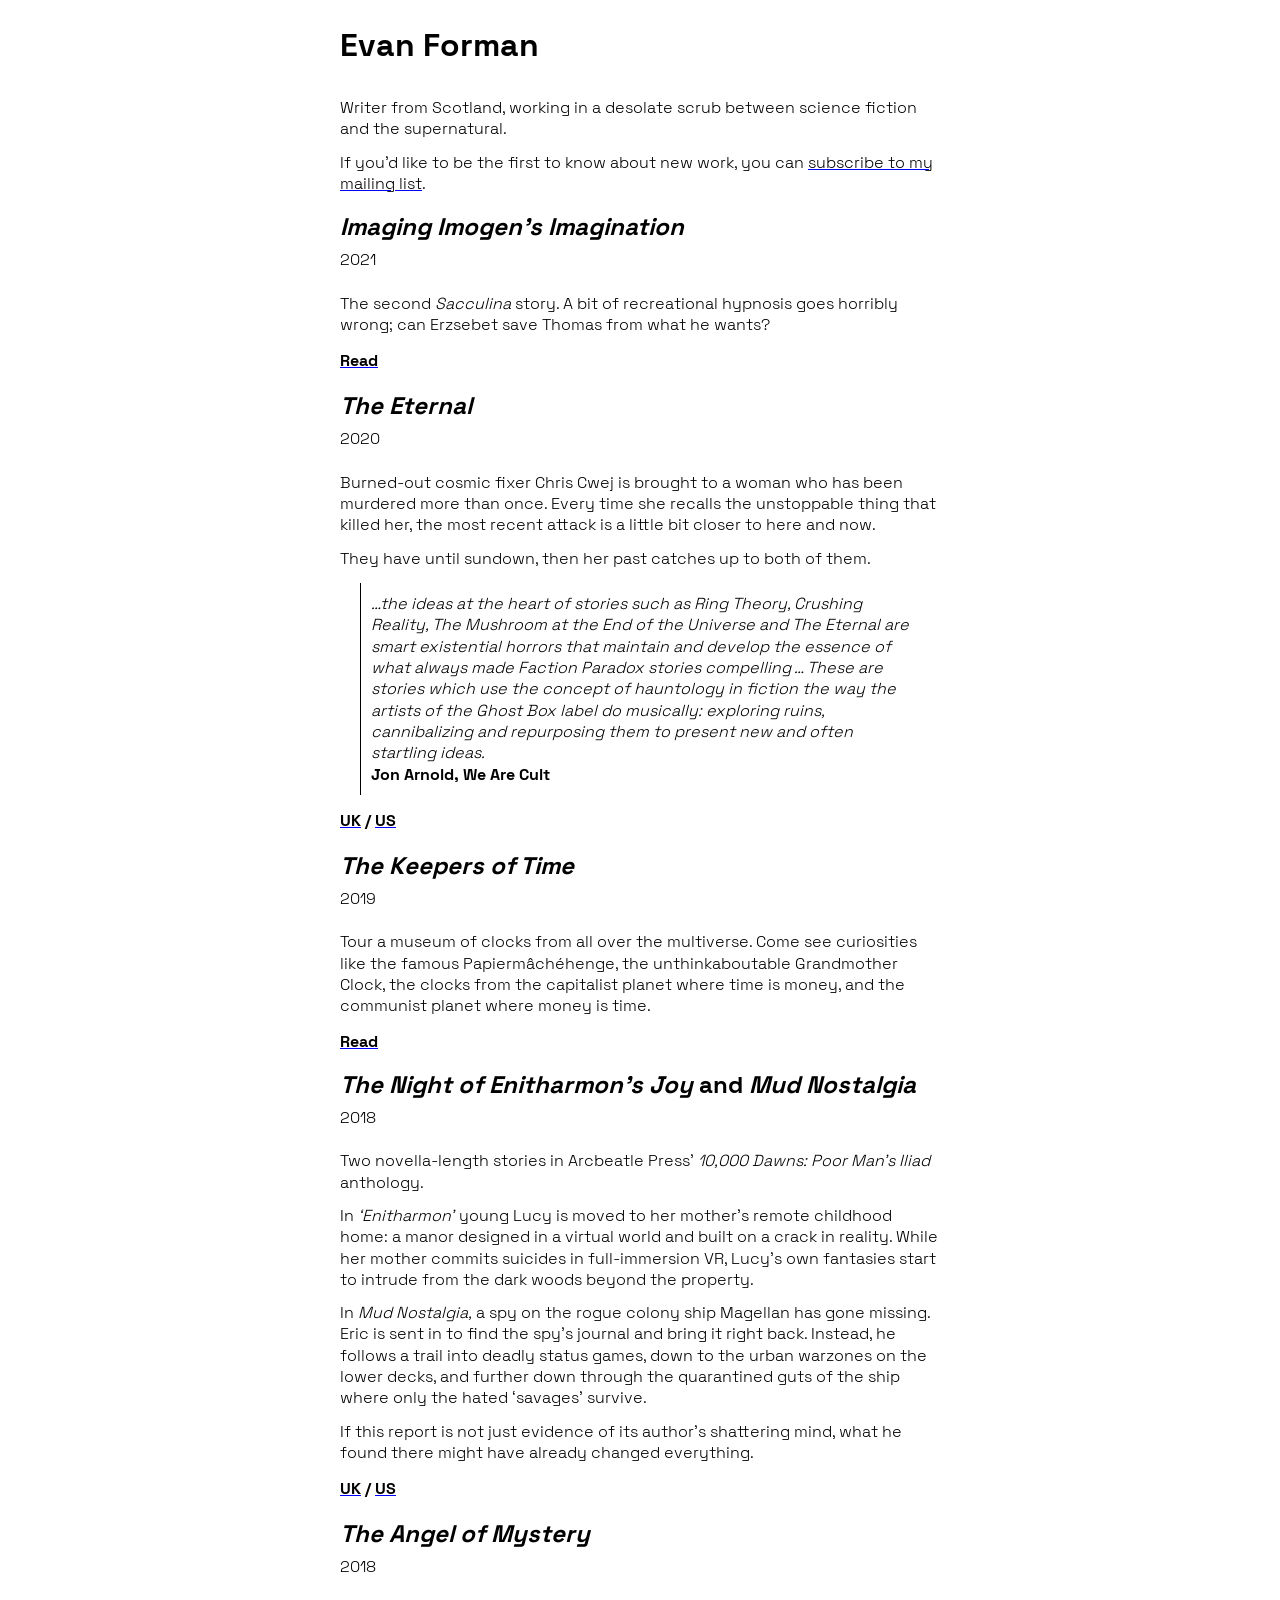
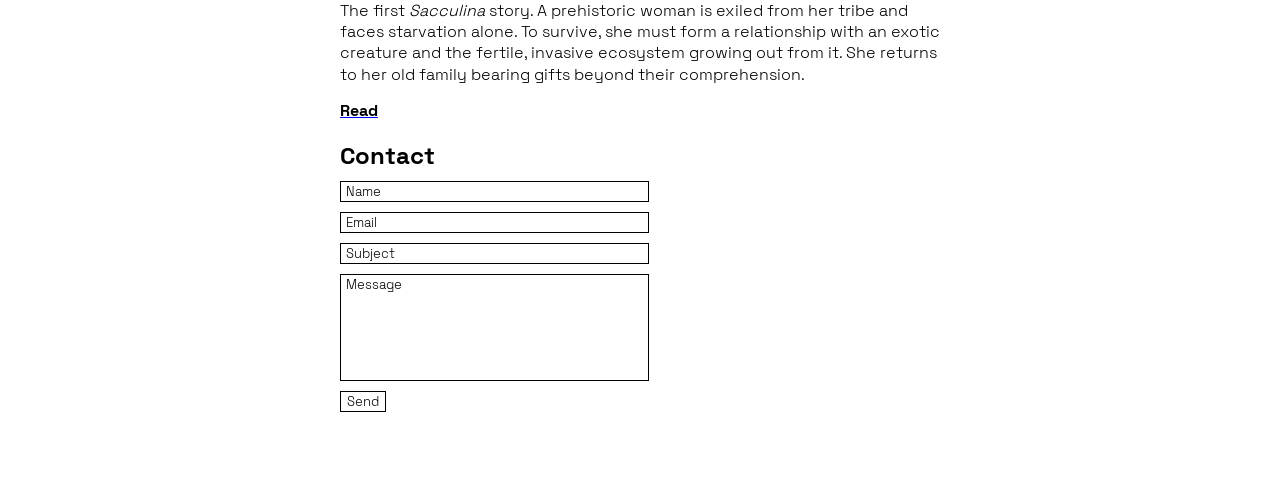
==== index.html @ e2dce0a9 "Init commit" ====
<!DOCTYPE html>
<html>
<head>
	<!-- My Meta tags -->
	<meta charset="UTF-8">
	<meta name="viewport" content="width=device-width, initial-scale=1">
	<link rel="stylesheet" href="style/style.css">

	<!-- Primary Meta Tags -->
	<title>Evan Forman</title>
	<meta name="title" content="Evan Forman">
	<meta name="description" content="Writing in a desolate scrub between science fiction and the supernatural.">

	<!-- Open Graph / Facebook -->
	<meta property="og:type" content="website">
	<meta property="og:url" content="https://www.evanforman.com/">
	<meta property="og:title" content="Evan Forman">
	<meta property="og:description" content="Writing in a desolate scrub between science fiction and the supernatural.">
	<meta property="og:image:secure_url" content="images/metapreview1200x628.jpeg">

	<!-- Twitter -->
	<meta property="twitter:card" content="summary_large_image">
	<meta property="twitter:url" content="https://www.evanforman.com/">
	<meta property="twitter:title" content="Evan Forman">
	<meta property="twitter:description" content="Writing in a desolate scrub between science fiction and the supernatural.">
	<meta property="twitter:image" content="https://www.evanforman.com/images/metapreview1200x628.jpeg">
</head>

<!-- Content -->
<body id="container">
	<!-- Header -->

	<h1 id="topheader">Evan Forman</h1>
	<p>Writer from Scotland, working in a desolate scrub between science fiction and the supernatural.</p>
	<p>If you'd like to be the first to know about new work, you can <a href="https://evanforman.substack.com/">subscribe to my mailing list</a>.</p>

	<!-- Imaging Imogen's Imagination -->

	<h2><i>Imaging Imogen's Imagination</i></h2>
	<span class="date"><p>2021</p></span>
	<p>The second <i>Sacculina</i> story. A bit of recreational hypnosis goes horribly wrong; can Erzsebet save Thomas from what he wants?</p>
	<p class="homepagelist"><b><a href="redirects/iii-redirect.html" class="listlink">Read</a></b></p>

	<!-- Cwej: Down The Middle -->

	<h2><i>The Eternal</i></h2>
	<span class="date"><p>2020</p></span>
	<p>Burned-out cosmic fixer Chris Cwej is brought to a woman who has been murdered more than once. Every time she recalls the unstoppable thing that killed her, the most recent attack is a little bit closer to here and now.</p>
	<p>They have until sundown, then her past catches up to both of them.</p>

	<blockquote><p>…the ideas at the heart of stories such as <i>Ring Theory</i>, <i>Crushing Reality</i>, <i>The Mushroom at the End of the Universe</i> and <i>The Eternal</i> are smart existential horrors that maintain and develop the essence of what always made Faction Paradox stories compelling … These are stories which use the concept of hauntology in fiction the way the artists of the Ghost Box label do musically: exploring ruins, cannibalizing and repurposing them to present new and often startling ideas.</p>
	<p><b>Jon Arnold, We Are Cult</b></p></blockquote>

	<p class="homepagelist">
		<b>
			<a href="redirects/cwej-uk.html" class="listlink">UK</a> / <a href="redirects/cwej-us.html" class="listlink">US</a><br>
		</b>
	</p>

	<!-- The Keepers of Time -->

	<h2><i>The Keepers of Time</i></h2>
	<span class="date"><p>2019</p></span>
	<p>Tour a museum of clocks from all over the multiverse. Come see curiosities like the famous Papier&shy;mâché&shy;henge, the un&shy;think&shy;about&shy;able Grandmother Clock, the clocks from the capitalist planet where time is money, and the communist planet where money is time.</p>

	<p class="homepagelist"><b><a href="redirects/kot-web.html">Read</a></b></p>

	<!-- 10,000 Dawns: Poor Man's Iliad -->

	<h2><i>The Night of Enitharmon's Joy</i> and <i>Mud Nostalgia</i></h2>
	<span class="date"><p>2018</p></span>
	<p>Two novella-length stories in Arcbeatle Press' <i>10,000 Dawns: Poor Man's Iliad</i>  anthology.</p>

	<p>In <i class="quoteital">&lsquo;Enitharmon&rsquo;</i>young Lucy is moved to her mother's remote childhood home: a manor designed in a virtual world and built on a crack in reality. While her mother commits suicides in full-immersion VR, Lucy's own fantasies start to intrude from the dark woods beyond the property.</p>

	<p>In <i>Mud Nostalgia,</i> a spy on the rogue colony ship Magellan has gone missing. Eric is sent in to find the spy's journal and bring it right back. Instead, he follows a trail into deadly status games, down to the urban warzones on the lower decks, and further down through the quarantined guts of the ship where only the hated &lsquo;savages&rsquo; survive.</p>
	<p>If this report is not just evidence of its author's shattering mind, what he found there might have already changed everything.</p>

	<p class="homepagelist">
		<b>
			<a class="listlink" href="redirects/pmi-amazon-uk.html">UK</a> / <a class="listlink" href="redirects/pmi-amazon-us.html">US</a><br>
		</b>
	</p>

	<!-- The Angel of Mystery -->

	<h2><i>The Angel of Mystery</i></h2>
	<span class="date"><p>2018</p></span>
	<p>The first <i>Sacculina</i> story. A prehistoric woman is exiled from her tribe and faces starvation alone. To survive, she must form a relationship with an exotic creature and the fertile, invasive ecosystem growing out from it. She returns to her old family bearing gifts beyond their comprehension.</p>

	<p class="homepagelist"><b><a href="redirects/angelus-novum.html" class="listlink">Read</a></b></p>

	<!-- Contact -->

	<h2>Contact</h2>
	<!-- Form -->
	<div class="form-container">
		<!-- Form Fields -->
		<form onsubmit="" action="https://formsubmit.co/09ab7be566368a675be966f0f00c2eb8" method="POST">
		    <input id="form-name" type="text" name="name" placeholder="Name" required>
		    <input id="form-email" type="email" name="email" placeholder="Email" required>
		    <input id="form-subject" type="text" name="subject" placeholder="Subject" required>
		    <input id="form-body" type="text" name="body" placeholder="Message" required>
		    <button id="form-button" type="submit">Send</button>
		    <!-- Form Function -->
		    <input type="text" name="_honey" style="display:none">
		    <input type="hidden" name="_template" value="box">
		</form>
	</div>

	<!-- Goatcounter -->
	<script data-goatcounter="https://xw5ssagpahkn.goatcounter.com/count" async src="//gc.zgo.at/count.js"></script>
</body>
</html>
---- style/style.css ----
:root {
--light-bg: #FFFFFF;
--light-text: #000000;
--light-hl: blue;
--dark-bg: #1E1E1E;
--dark-text: #E0E0E0;
--dark-hl: #99D1E9;
}

html {
margin: 25px;
padding: 0px;
padding-bottom: 50px;
}

@font-face {
font-family: 'SpaceGrotesk';
src: url('../fonts/SpaceGrotesk/SpaceGrotesk-Light.woff2') format('woff2'), /* Super Modern Browsers */
     url('../fonts/SpaceGrotesk/SpaceGrotesk-Light.woff') format('woff'), /* Pretty Modern Browsers */
     url('../fonts/SpaceGrotesk/SpaceGrotesk-Light.ttf')  format('truetype'); /* Safari, Android, iOS */
font-weight: normal;
font-style: normal;
}

@font-face {
font-family: 'SpaceGrotesk';
src: url('../fonts/SpaceGrotesk/SpaceGrotesk-Bold.woff2') format('woff2'), /* Super Modern Browsers */
     url('../fonts/SpaceGrotesk/SpaceGrotesk-Bold.woff') format('woff'), /* Pretty Modern Browsers */
     url('../fonts/SpaceGrotesk/SpaceGrotesk-Bold.ttf')  format('truetype'); /* Safari, Android, iOS */
font-weight: bold;
font-style: normal;
}

body {
margin: auto;
padding: 0px;
max-width: 600px;
font-family: SpaceGrotesk;
}

p, a, h1, h2, h3, h4, h5, b, i, u, s, li {
color: var(--light-text);
}

h1 {
font-size: 24pt;
margin: 0px;
padding: 0px;
font-style: bold;
}

h2, h3, h4, h5 {
margin: 0px;
padding: 0px;
font-style: bold;
}

h2 {
font-size: 18pt;
padding-top: 5px;
padding-bottom: 5px;
}

h3 {
font-size: 16pt;
padding-top: 2.5px;
padding-bottom: 2.5px;
}

h4 {
font-size: 14pt;
padding-top: 2.5px;
padding-bottom: 2.5px;
font-weight: normal;
}

h5 {
font-family: 12pt;
}

p {
font-size: 12pt;
line-height: 16pt;
text-align: left;
margin: 0px;
padding: 0px;
margin-top: 12px;
margin-bottom: 12px;
}

a {
text-decoration: underline;
}

a:hover {
color: var(--light-hl);
-webkit-transition: color 0.5s;
-o-transition: color 0.5s;
transition: color 0.5s;
}

u {
text-decoration-color: var(--light-text);
}

s {
text-decoration-color: var(--light-text);
}

mark {
background-color: var(--light-hl);
}

blockquote {
margin: auto;
margin-top: 14px;
margin-bottom: 14px;
width: 90%;
border-left: 1px solid var(--light-text);
padding: 10px;
}

blockquote p {
margin: auto;
font-style: italic;
}

blockquote b {
font-style: normal;
}

ol {
list-style-type: decimal-leading-zero;
list-style-position: inside;
margin: 0px;
padding: 0px;
padding-left: 10px;
margin-top: 14px;
margin-bottom: 14px;
}

ul {
margin: 0px;
padding: 0px;
padding-left: 10px;
list-style-position: inside;
margin-top: 14px;
margin-bottom: 14px;
}

hr {
border-width: 1px solid;
margin: 0px;
padding: 0px;
margin-top: 14px;
margin-bottom: 14px;
}

img {
width: 100%;
margin: 0px;
padding: 0px;
padding-bottom: 20px;
padding-top: 20px;
}

.tab {
margin-left: 20px;
}

.quoteital {
margin-right: 4pt;
}

#topheader {
margin: 0px;
padding: 0px;
padding-bottom: 20px;
}

#topheader a {
text-decoration: none;
}

#topheader a:hover {
color: var(--light-text);
}

.listlink {
line-height: 150%;
}

.homepagelist {
margin-top: 14px;
}

.date p {
position: relative;
top: -10px;
padding-bottom: 0px;
margin-bottom: 0px;
}

/* Form  */

.form-container {
width: 300px;
display: flex;
}

.form-container input {
margin-bottom: 5px;
margin-top: 5px;
background-color: var(--light-bg);
}

#form-name {
width: 100%;
}

#form-email {
width: 100%;
}

#form-subject {
width: 100%;
}

#form-body {
width: 100%;
padding-bottom: 87px;
}

::placeholder {
font-family: SpaceGrotesk;
font-size: 10pt;
color: var(--light-text);
}

input[type=text], input[type=email] {
font-family: SpaceGrotesk;
font-size: 10pt;
color: var(--light-text);
border: solid 1px var(--light-text);
border-radius: 0px;
padding-left: 5px;
}

button {
font-family: SpaceGrotesk;
font-size: 10pt;
color: var(--light-text);
background-color: var(--light-bg);
border: solid 1px var(--light-text);
border-radius: 0px;
cursor: pointer;
margin: 0px;
margin-top: 5px;
}

button:hover {
	background-color: var(--dark-bg);
	color: var(--light-bg);
	border: solid 1px var(--dark-hl);
	-webkit-transition: color 0.5s;
		-o-transition: color 0.5s;
		transition: color 0.5s;
	-webkit-transition: background-color 0.5s;
		-o-transition: background-color 0.5s;
		transition: background-color 0.5s;
	-webkit-transition: border 0.4s;
		-o-transition: border 0.4s;
		transition: border 0.4s;
}

button:active {
	background-color: var(--dark-hl);
	color: var(--light-text);
}

/* Mobile */

@media only screen and (max-width: 425px) {

	blockquote p {
		text-align: left;
	}

	.form-container {
		width: 300px;
	}
}

/* Light Mode*/

@media (prefers-color-scheme: light) {

	a {
		-webkit-text-decoration-color: var(--light-hl);
		text-decoration-color: var(--light-hl);
	}

	::-moz-selection {
		color: var(--light-bg);
		background-color: var(--light-hl);
	}

	::selection {
		color: var(--light-bg);
		background-color: var(--light-hl);
	}
}

/* Dark Mode */

@media (prefers-color-scheme: dark) {
	p, a, h1, h2, h3, h4, h5, b, i, u, s, li {
		color: var(--dark-text);
		-webkit-text-decoration-color: var(--dark-hl);
		text-decoration-color: var(--dark-hl);
	}

	html {
		background-color: var(--dark-bg);
	}

	u {
		text-decoration-color: var(--dark-text);
	}

	s {
		text-decoration-color: var(--dark-text);
	}

	blockquote {
		border-color: var(--dark-text);
	}

	mark {
		background-color: var(--dark-hl);
		color: var(--dark-bg);
	}

	#topheader a {
		text-decoration: none;
	}

	#topheader a:hover {
		color: var(--dark-text);
	}

	a:hover {
		color: var(--dark-hl);
		-webkit-transition: color 0.5s;
		-o-transition: color 0.5s;
		transition: color 0.5s;
	}

	::-moz-selection {
		color: var(--dark-bg);
		background-color: var(--dark-hl);
	}

	::selection {
		color: var(--dark-bg);
		background-color: var(--dark-hl);
	}

	/* Form */

	input[type=text], input[type=email] {
		border: solid 1px var(--dark-bg);
	}

	button {
		border: solid 1px var(--dark-bg);
	}

}
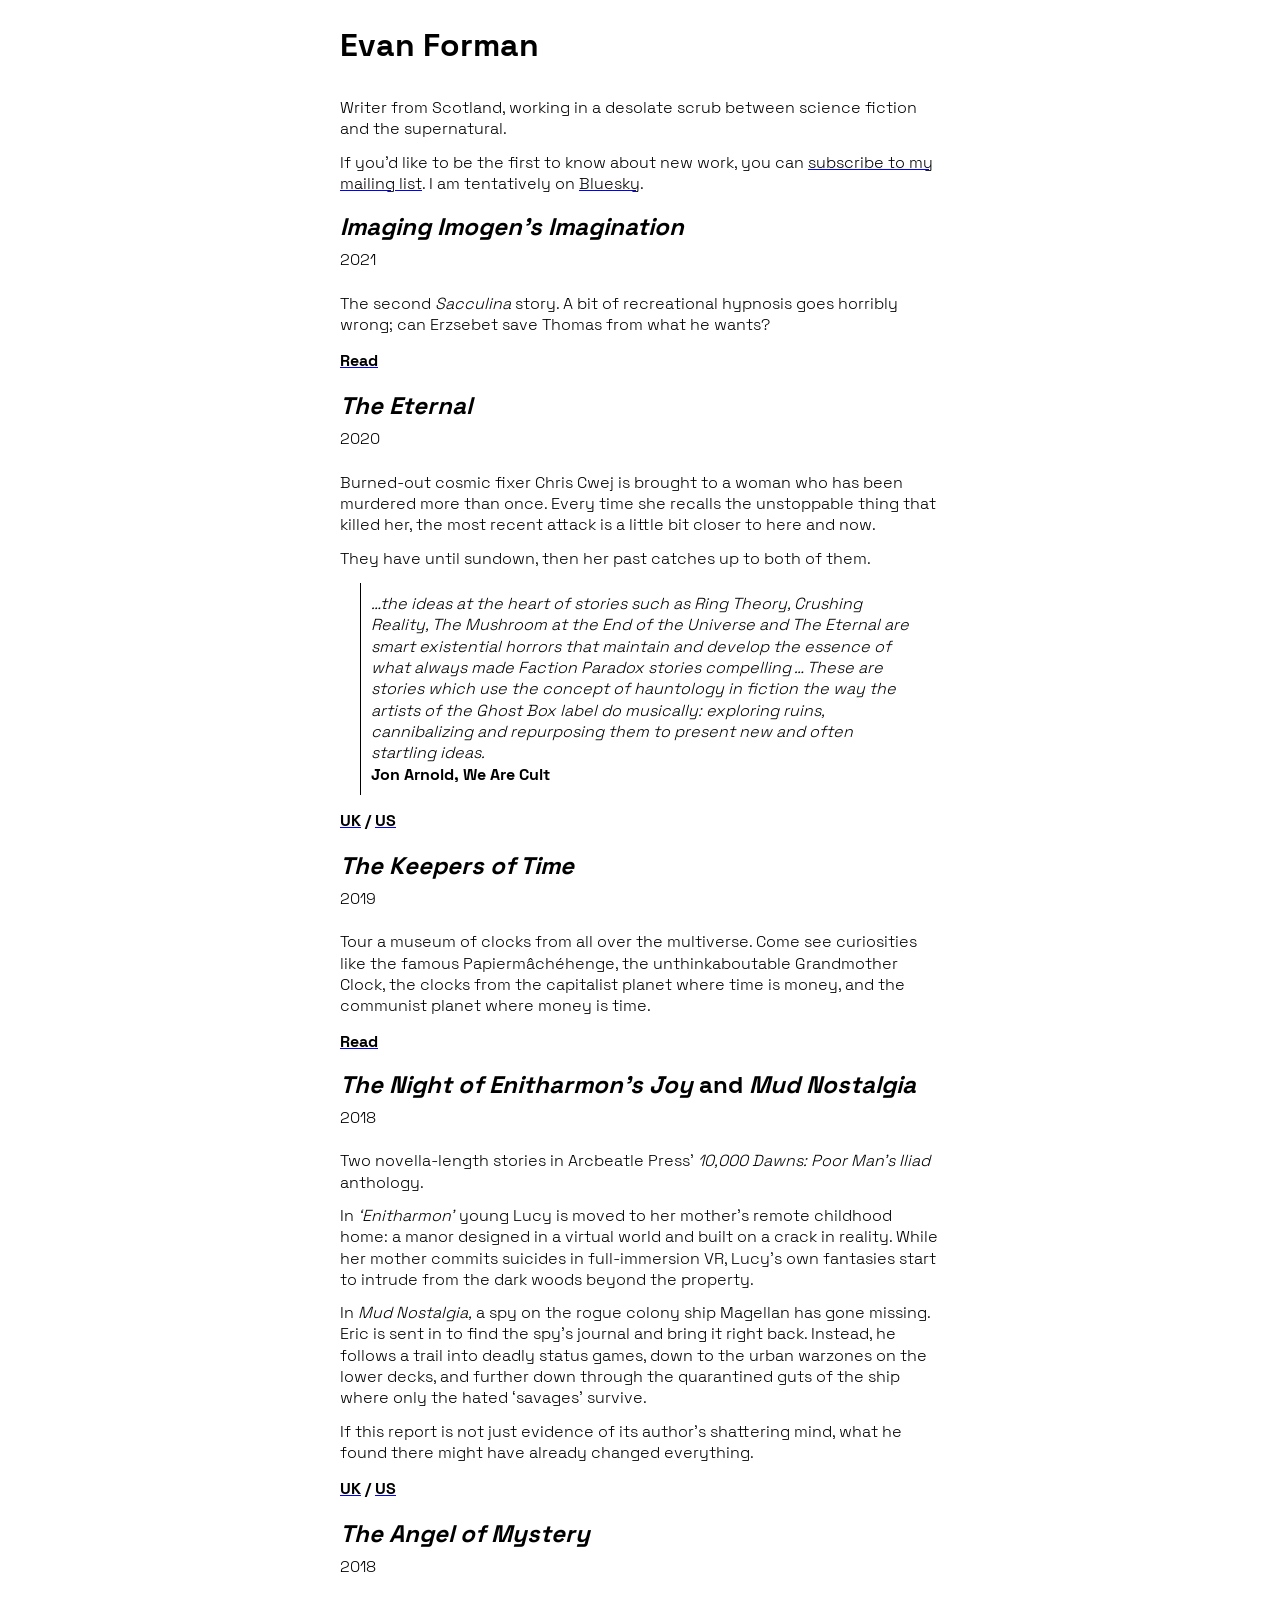
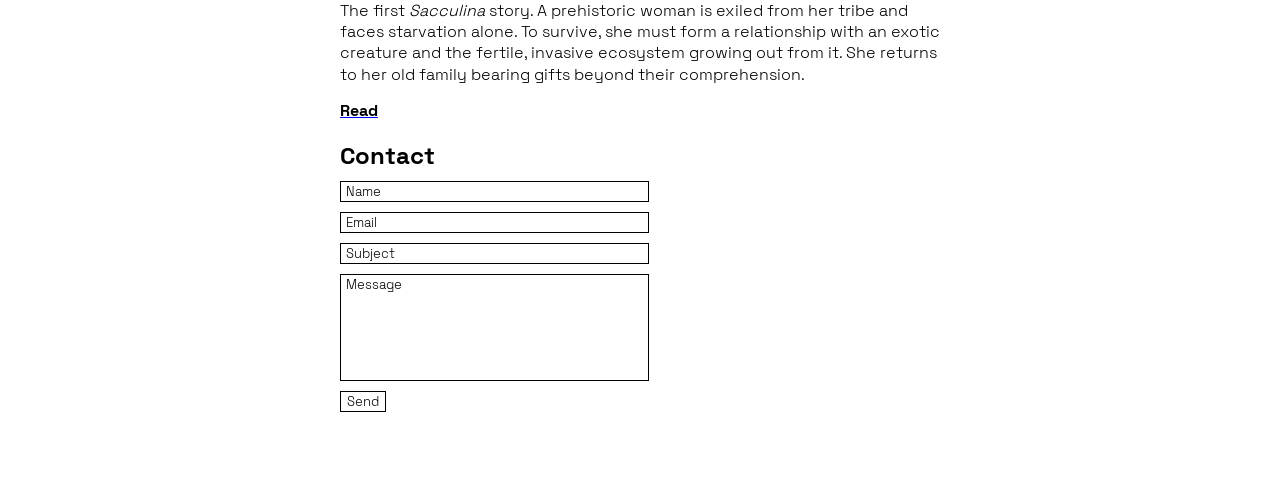
==== commit 233e46ac: "Add Bluesky link" ====
--- a/index.html
+++ b/index.html
@@ -32,7 +32,7 @@
 
 	<h1 id="topheader">Evan Forman</h1>
 	<p>Writer from Scotland, working in a desolate scrub between science fiction and the supernatural.</p>
-	<p>If you'd like to be the first to know about new work, you can <a href="https://evanforman.substack.com/">subscribe to my mailing list</a>.</p>
+	<p>If you'd like to be the first to know about new work, you can <a href="https://evanforman.substack.com/">subscribe to my mailing list</a>. I am tentatively on <a href="https://bsky.app/profile/evanforman.com">Bluesky</a>.</p>
 
 	<!-- Imaging Imogen's Imagination -->
 
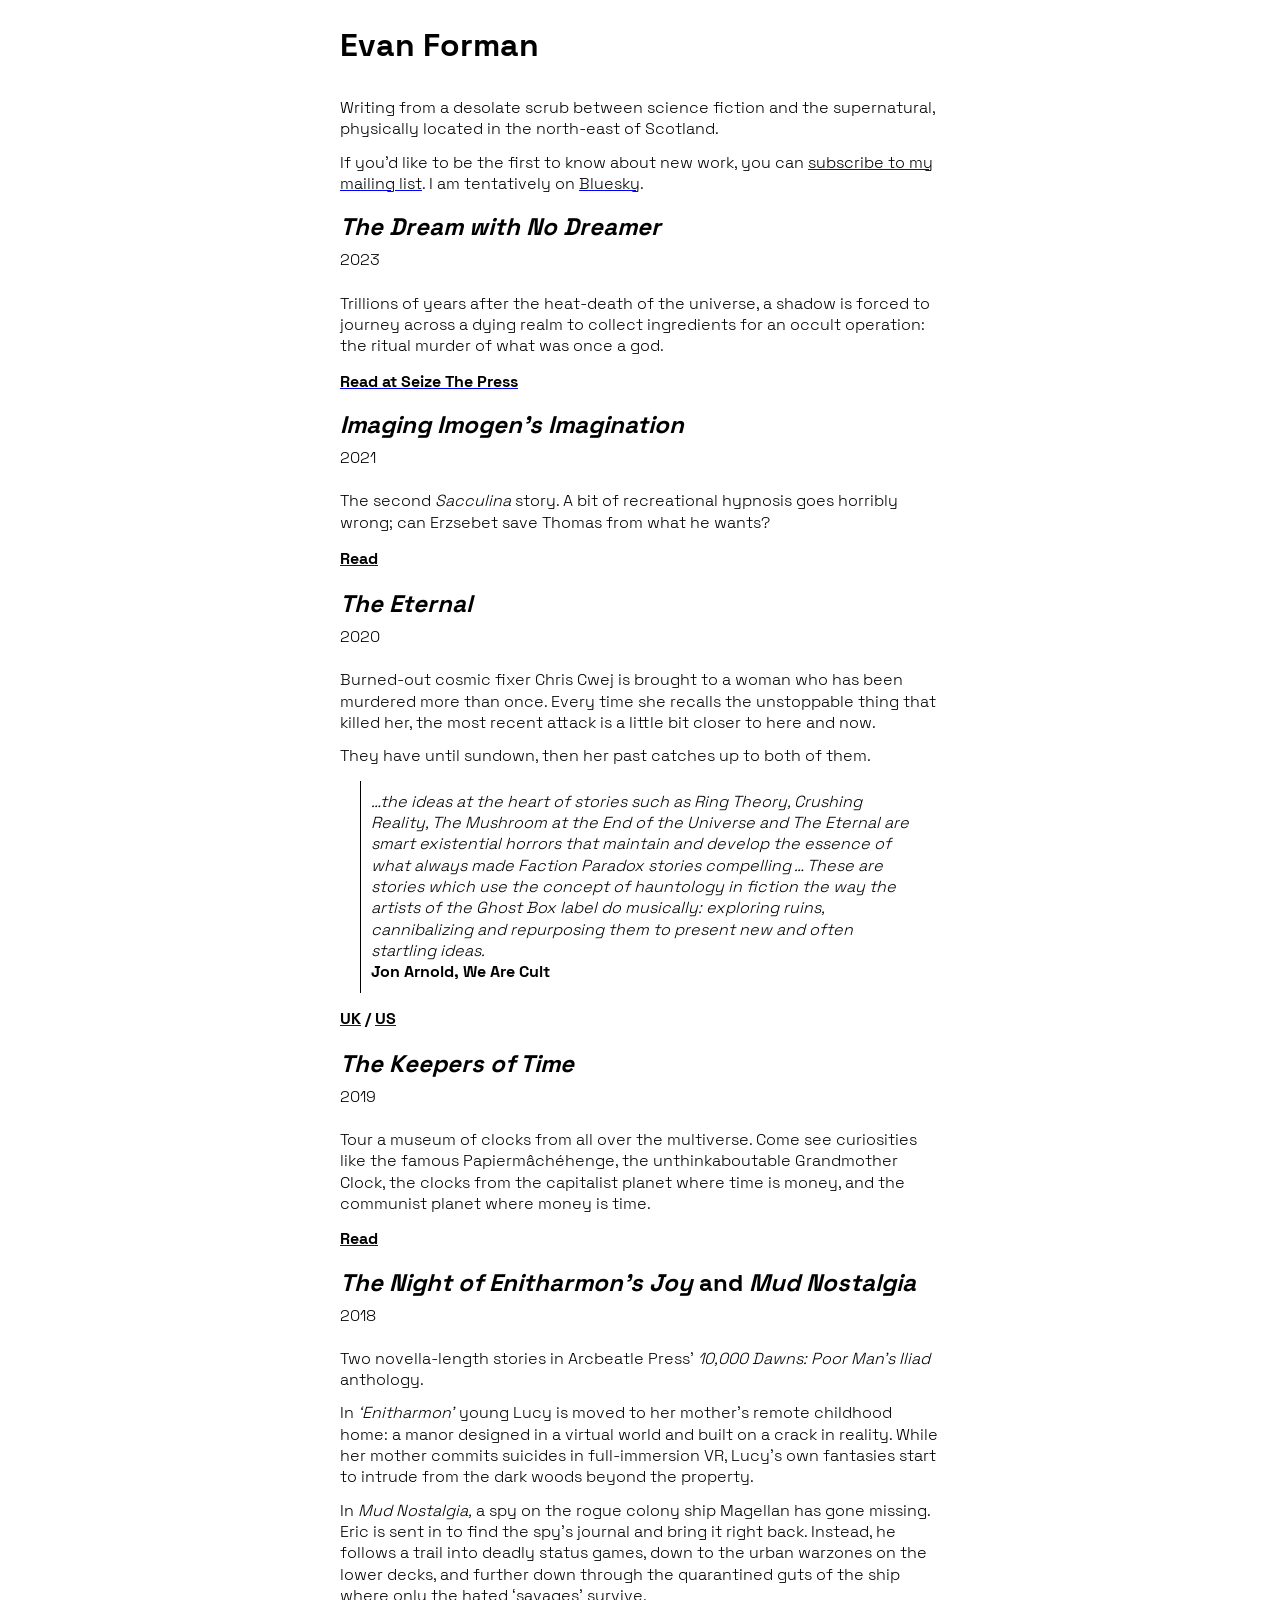
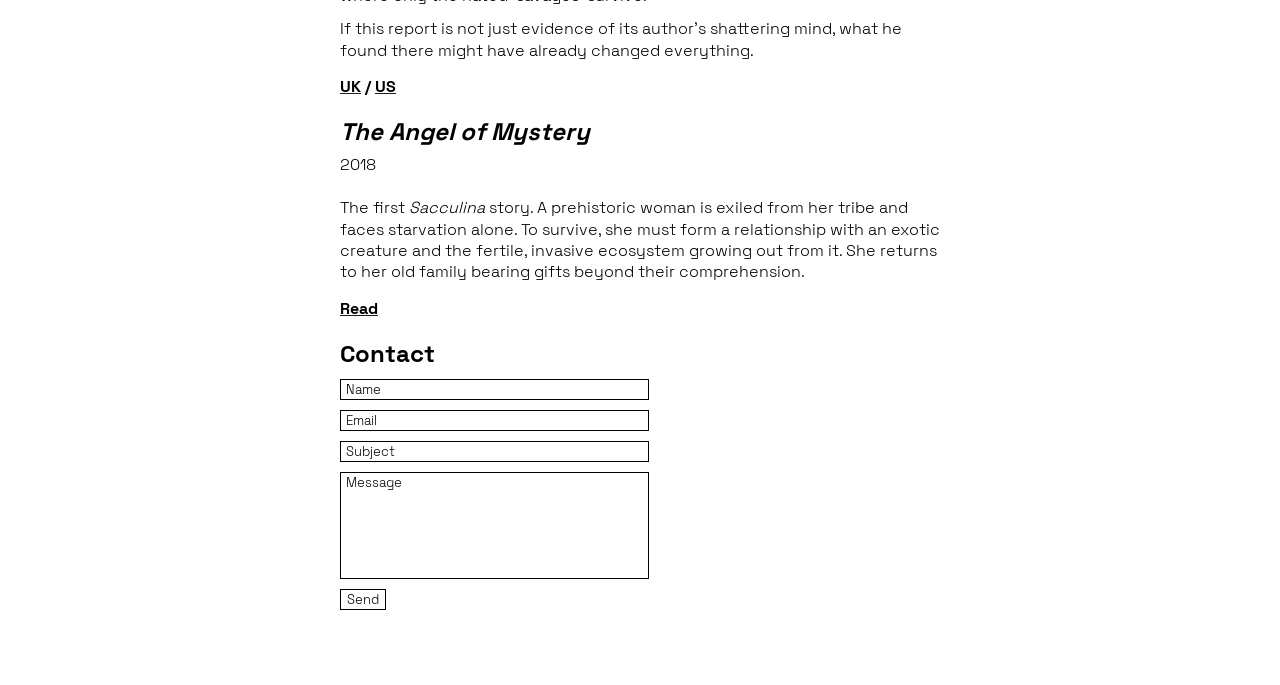
==== commit 9a5c10d4: "Add Dream with No Dreamer link" ====
--- a/index.html
+++ b/index.html
@@ -31,8 +31,15 @@
 	<!-- Header -->
 
 	<h1 id="topheader">Evan Forman</h1>
-	<p>Writer from Scotland, working in a desolate scrub between science fiction and the supernatural.</p>
+	<p>Writing from a desolate scrub between science fiction and the supernatural, physically located in the north-east of Scotland.</p>
 	<p>If you'd like to be the first to know about new work, you can <a href="https://evanforman.substack.com/">subscribe to my mailing list</a>. I am tentatively on <a href="https://bsky.app/profile/evanforman.com">Bluesky</a>.</p>
+
+	<!-- The Dream with No Dreamer -->
+	<h2><i>The Dream with No Dreamer</i></h2>
+	<span class="date"><p>2023</p></span>
+	<p>Trillions of years after the heat-death of the universe, a shadow is forced to journey across a dying realm to collect ingredients for an occult operation: the ritual murder of what was once a god.</p>
+
+	<p class="homepagelist"><b><a href="https://www.seizethepress.com/2023/09/04/the-dream-with-no-dreamer-stp8/">Read at Seize The Press</a></b></p>
 
 	<!-- Imaging Imogen's Imagination -->
 
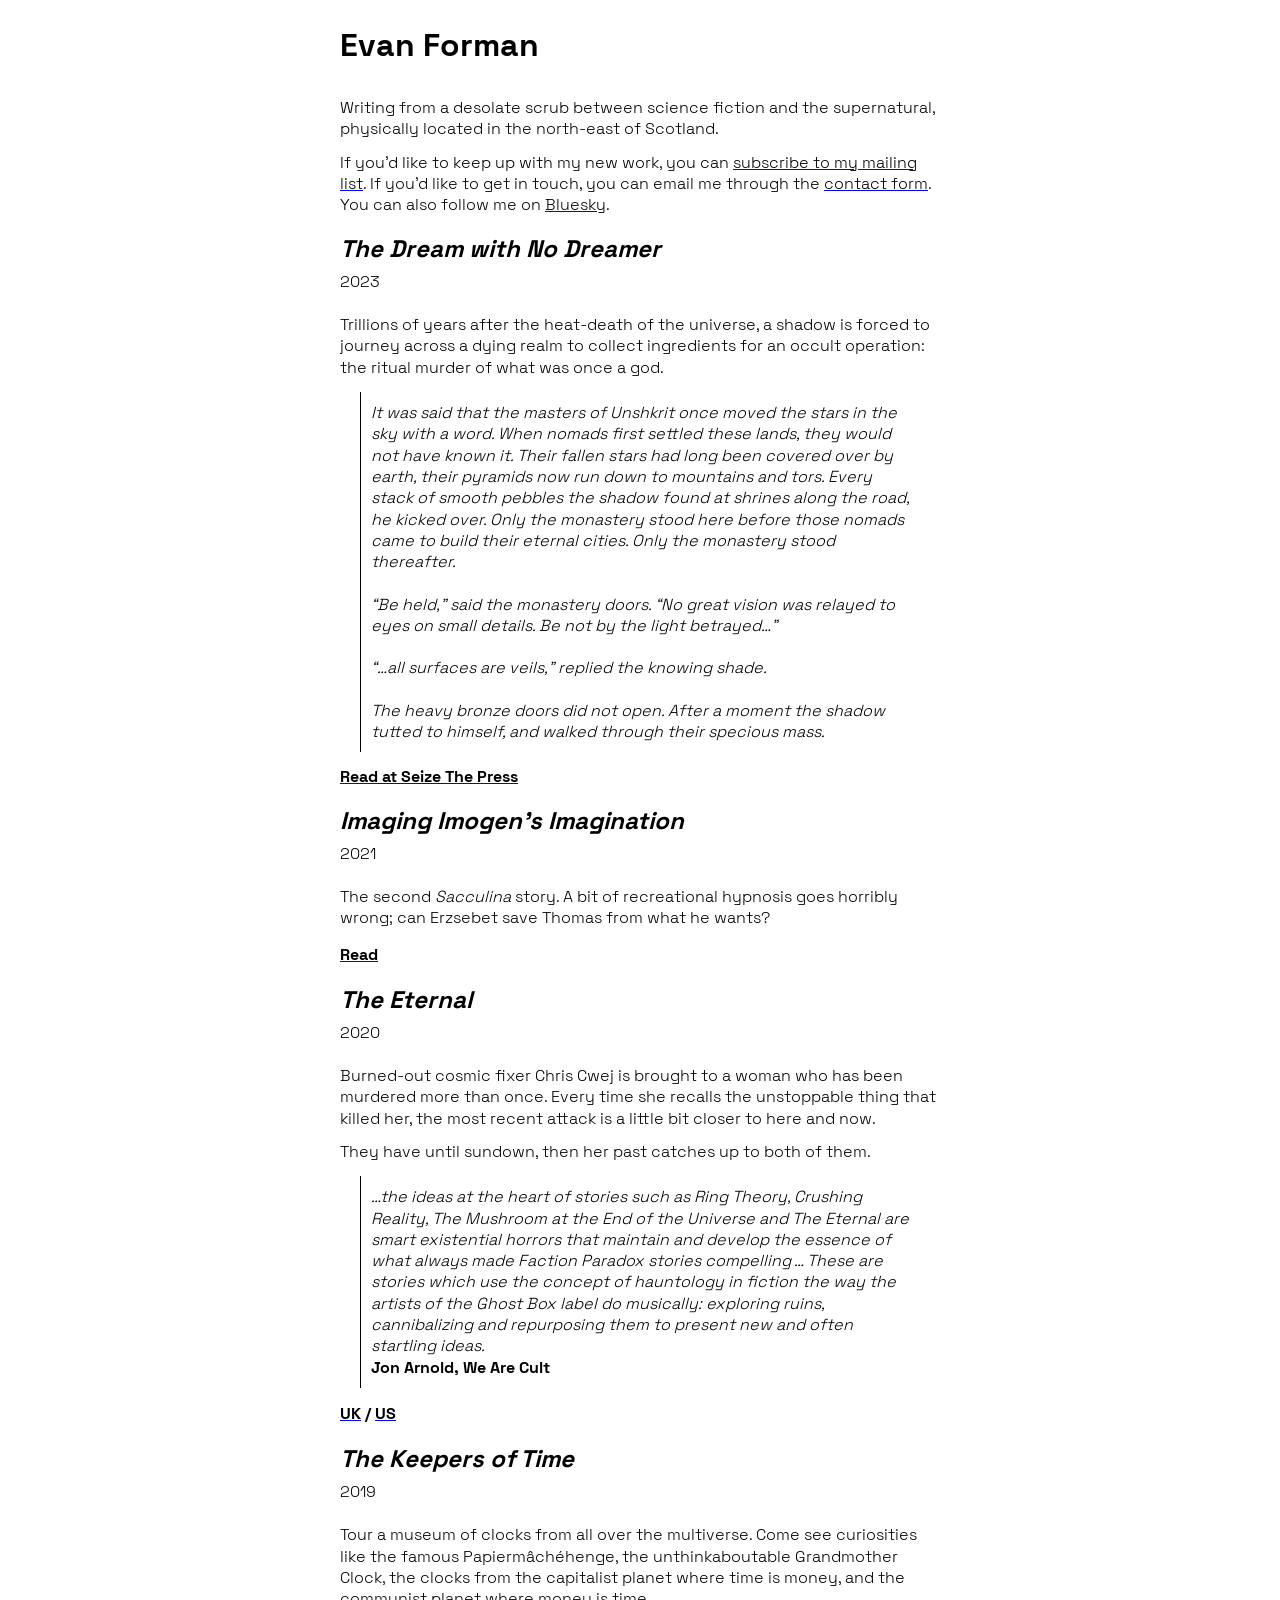
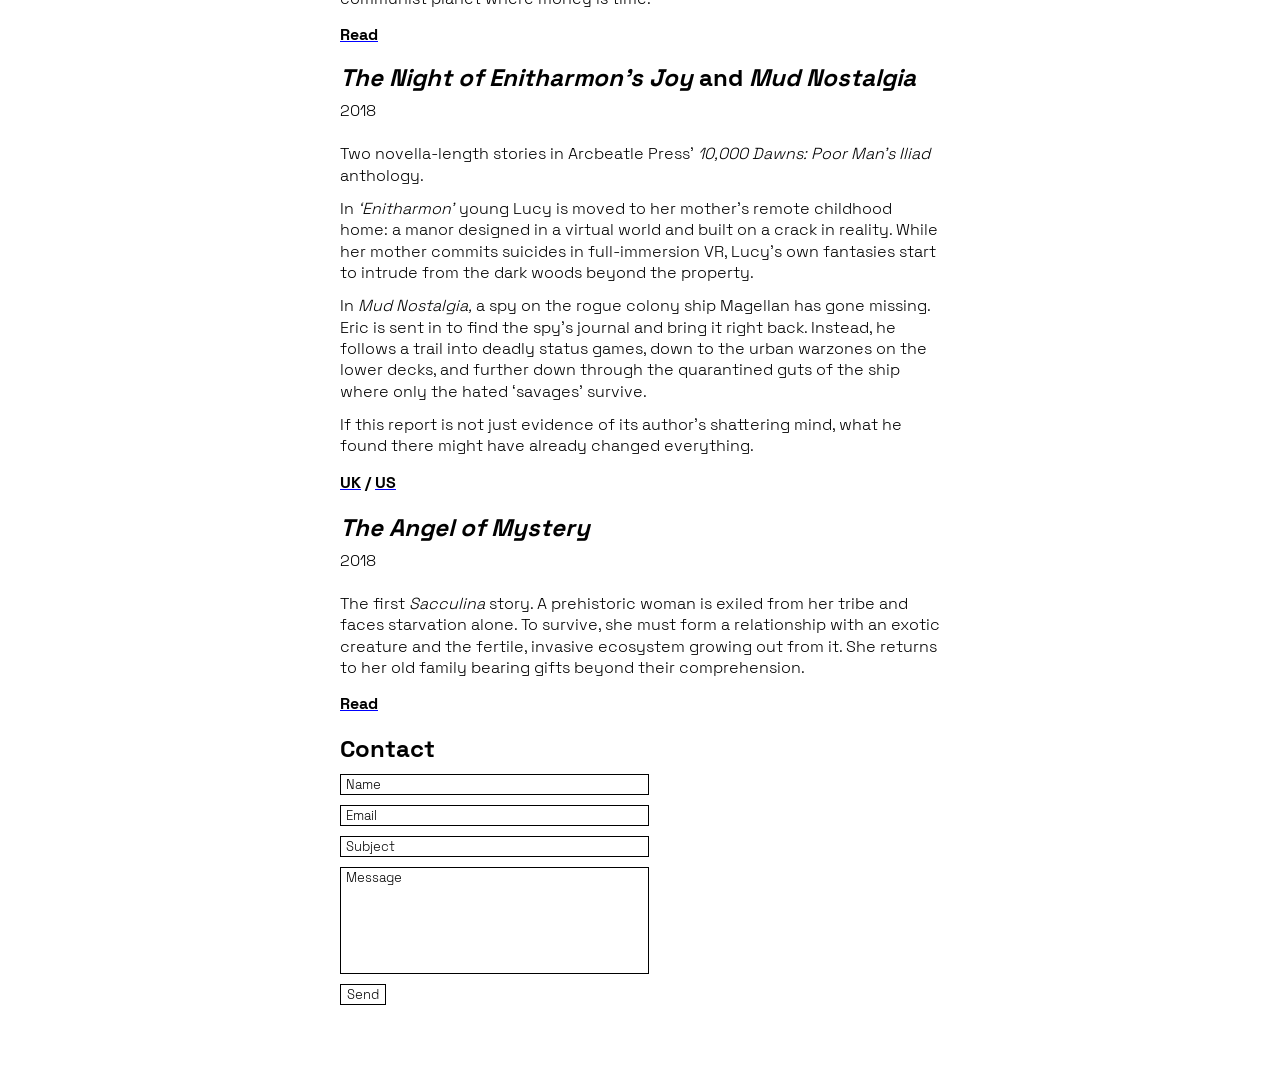
==== commit 78b169ff: "Add DwND excerpt" ====
--- a/index.html
+++ b/index.html
@@ -32,12 +32,30 @@
 
 	<h1 id="topheader">Evan Forman</h1>
 	<p>Writing from a desolate scrub between science fiction and the supernatural, physically located in the north-east of Scotland.</p>
-	<p>If you'd like to be the first to know about new work, you can <a href="https://evanforman.substack.com/">subscribe to my mailing list</a>. I am tentatively on <a href="https://bsky.app/profile/evanforman.com">Bluesky</a>.</p>
+	<p>If you'd like to keep up with my new work, you can <a href="https://evanforman.substack.com/">subscribe to my mailing list</a>. If you'd like to get in touch, you can email me through the <a href="#contact-h2">contact form</a>. You can also follow me on <a href="https://bsky.app/profile/evanforman.com">Bluesky</a>.</p>
 
 	<!-- The Dream with No Dreamer -->
 	<h2><i>The Dream with No Dreamer</i></h2>
 	<span class="date"><p>2023</p></span>
 	<p>Trillions of years after the heat-death of the universe, a shadow is forced to journey across a dying realm to collect ingredients for an occult operation: the ritual murder of what was once a god.</p>
+
+	<blockquote>
+		<p>
+			It was said that the masters of Unshkrit once moved the stars in the sky with a word. When nomads first settled these lands, they would not have known it. Their fallen stars had long been covered over by earth, their pyramids now run down to mountains and tors. Every stack of smooth pebbles the shadow found at shrines along the road, he kicked over. Only the monastery stood here before those nomads came to build their eternal cities. Only the monastery stood thereafter.
+		</p>
+		<br>
+		<p>
+			“Be held,” said the monastery doors. “No great vision was relayed to eyes on small details. Be not by the light betrayed…”
+		</p>
+		<br>
+		<p>
+			  “…all surfaces are veils,” replied the knowing shade.
+		</p>
+		<br>
+		<p>
+			  The heavy bronze doors did not open. After a moment the shadow tutted to himself, and walked through their specious mass.
+		</p>
+	</blockquote>
 
 	<p class="homepagelist"><b><a href="https://www.seizethepress.com/2023/09/04/the-dream-with-no-dreamer-stp8/">Read at Seize The Press</a></b></p>
 
@@ -99,7 +117,7 @@
 
 	<!-- Contact -->
 
-	<h2>Contact</h2>
+	<h2 id='contact-h2'>Contact</h2>
 	<!-- Form -->
 	<div class="form-container">
 		<!-- Form Fields -->
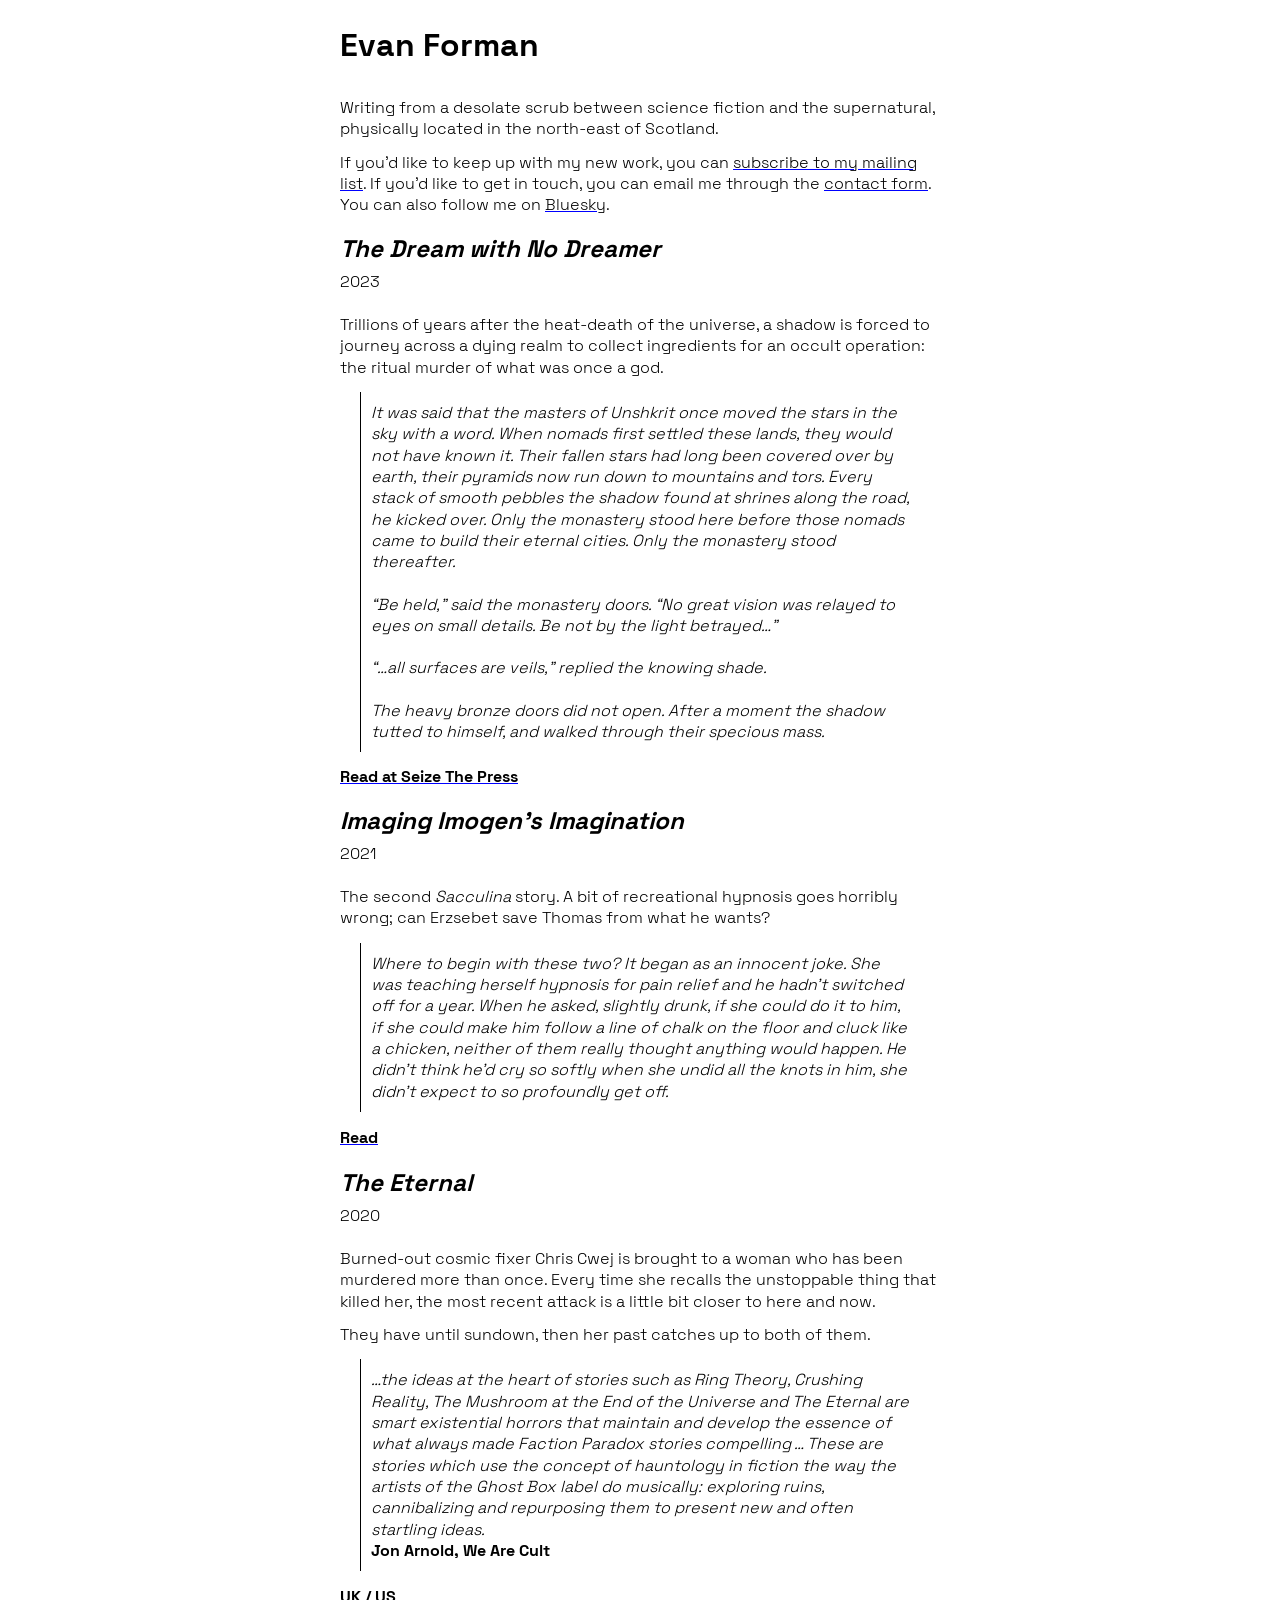
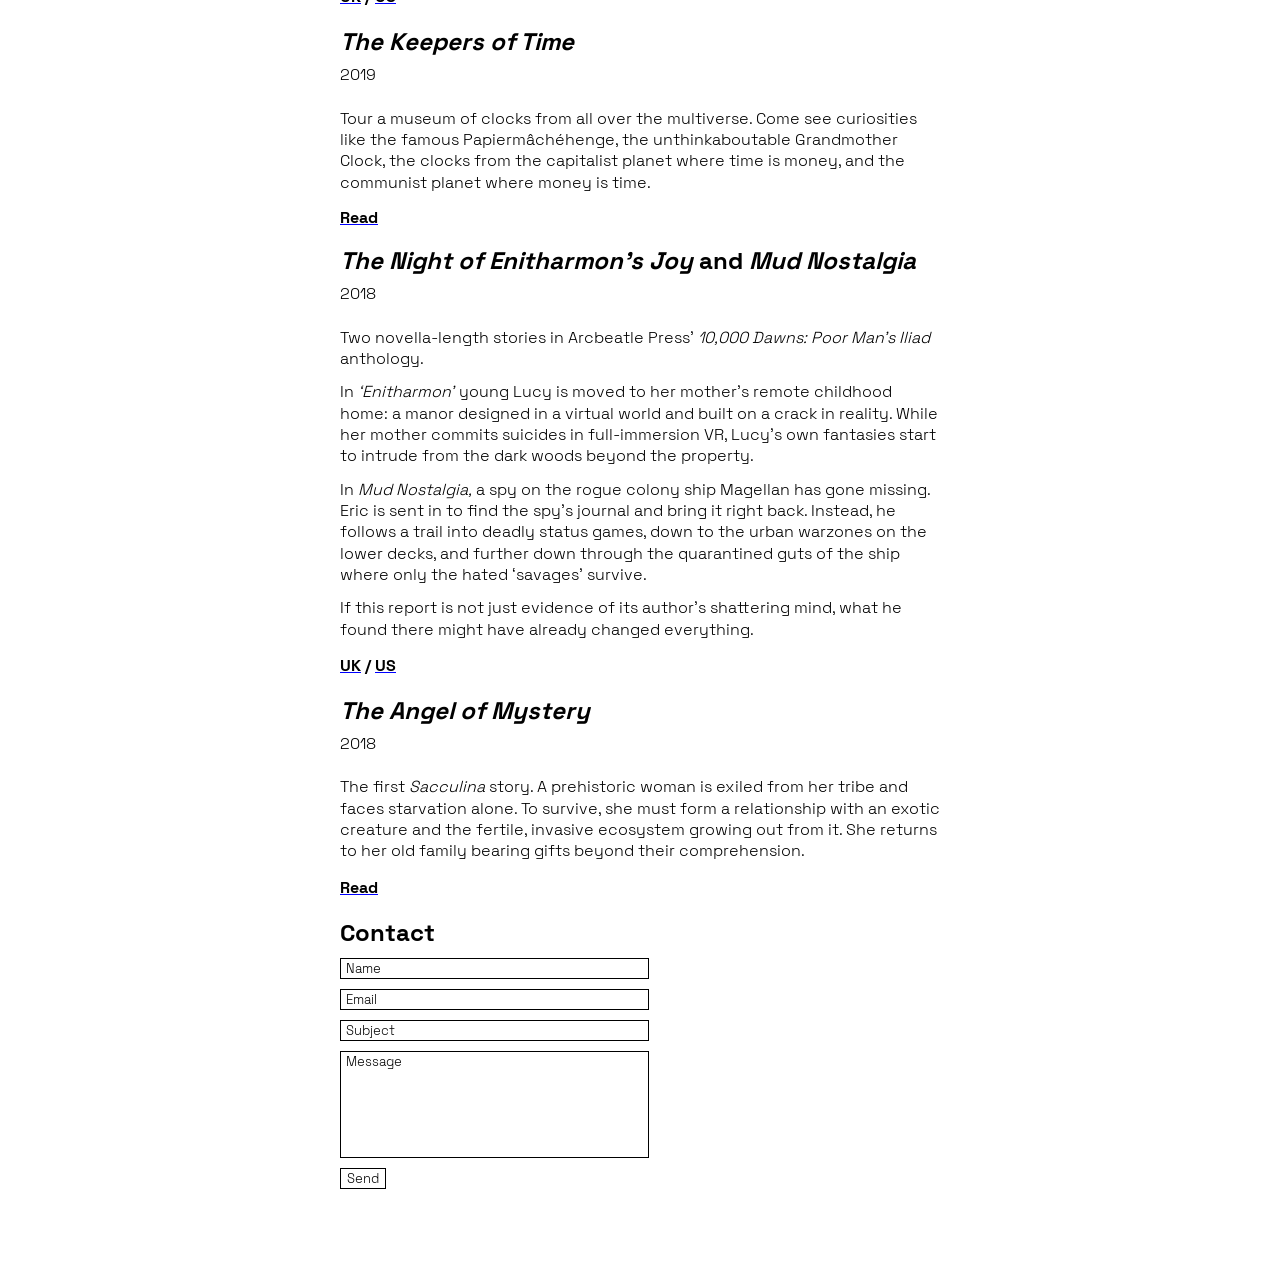
==== commit 13dfc0e0: "Add Imaging Imogen's Imagination excerpt" ====
--- a/index.html
+++ b/index.html
@@ -64,6 +64,14 @@
 	<h2><i>Imaging Imogen's Imagination</i></h2>
 	<span class="date"><p>2021</p></span>
 	<p>The second <i>Sacculina</i> story. A bit of recreational hypnosis goes horribly wrong; can Erzsebet save Thomas from what he wants?</p>
+
+	<blockquote>
+		<p>
+			Where to begin with these two? It began as an innocent joke. She was teaching herself hypnosis for pain relief and he hadn’t switched off for a year. When he asked, slightly drunk, if she could do it to him, if she could make him follow a line of chalk on the floor and cluck like a chicken, neither of them really thought anything would happen. He didn’t think he’d cry so softly when she undid all the knots in him, she didn’t expect to so profoundly get off.
+		</p>
+	</blockquote>
+
+
 	<p class="homepagelist"><b><a href="redirects/iii-redirect.html" class="listlink">Read</a></b></p>
 
 	<!-- Cwej: Down The Middle -->
